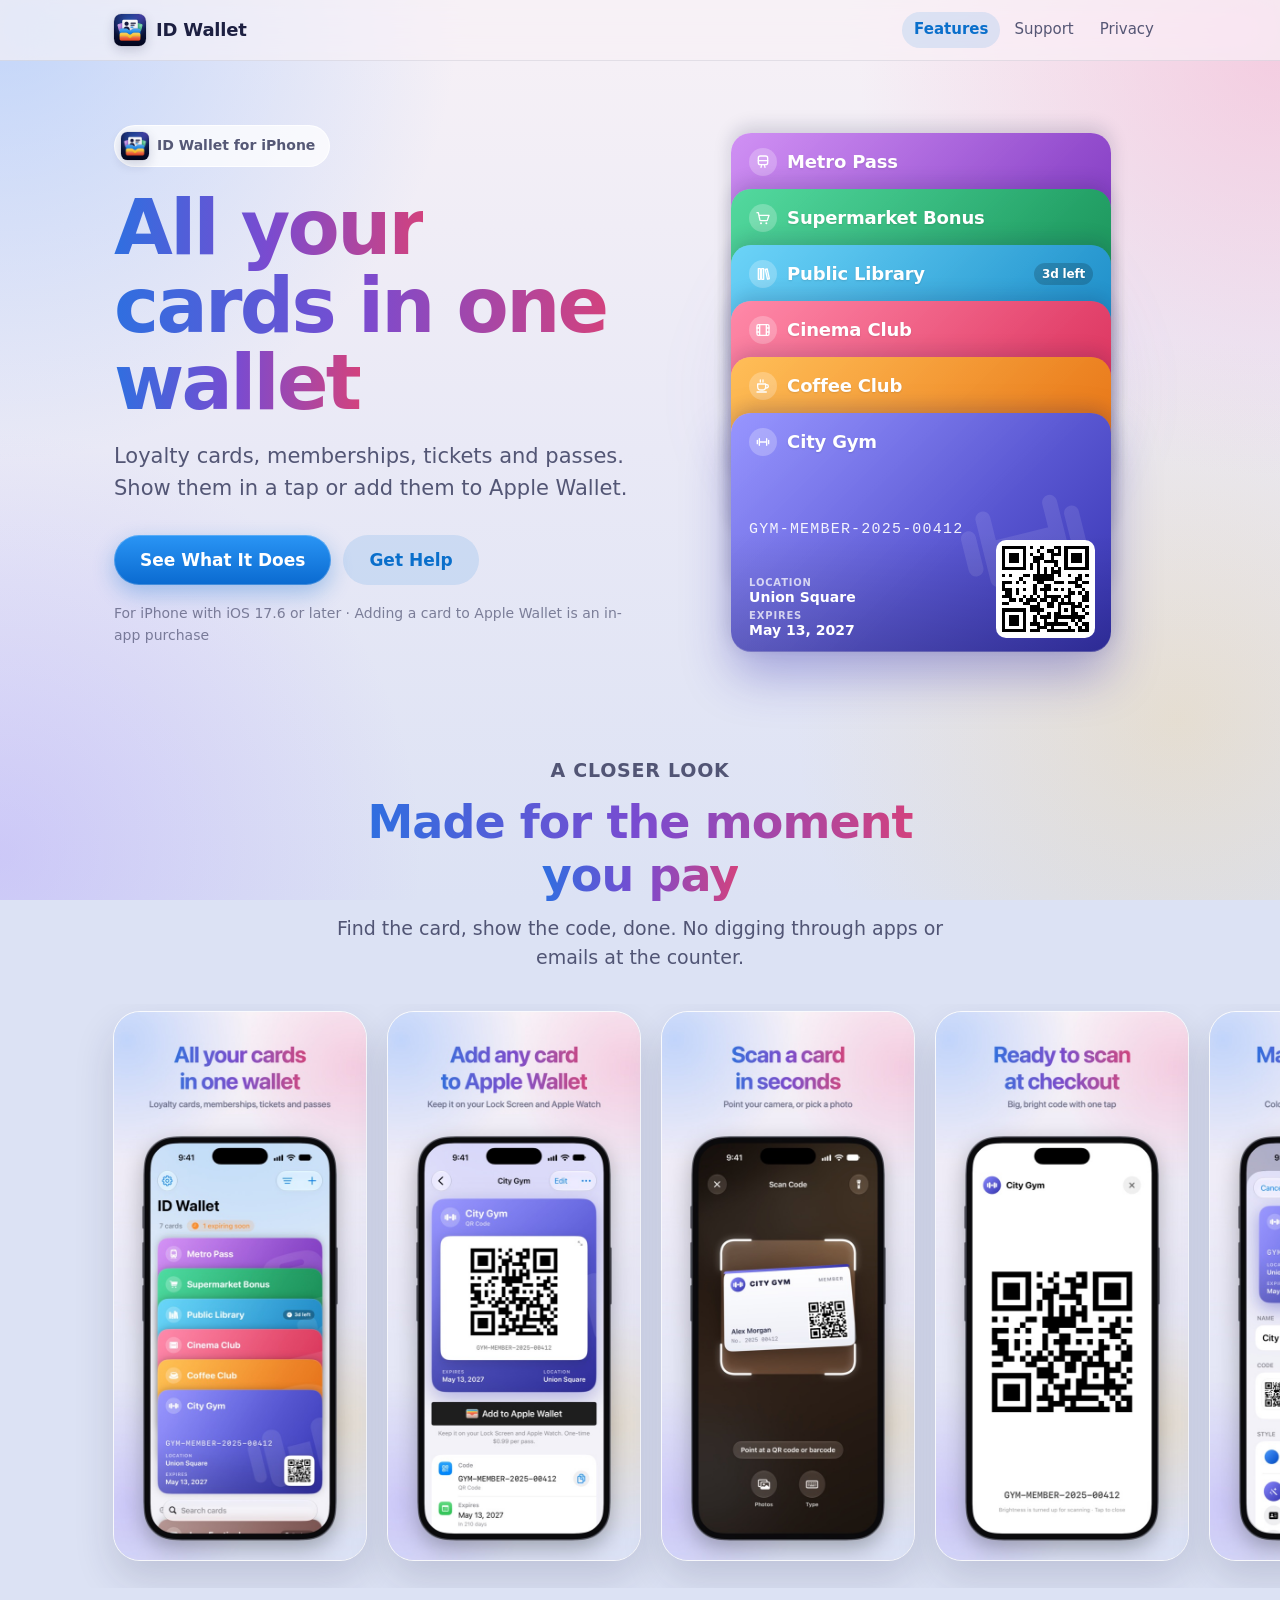
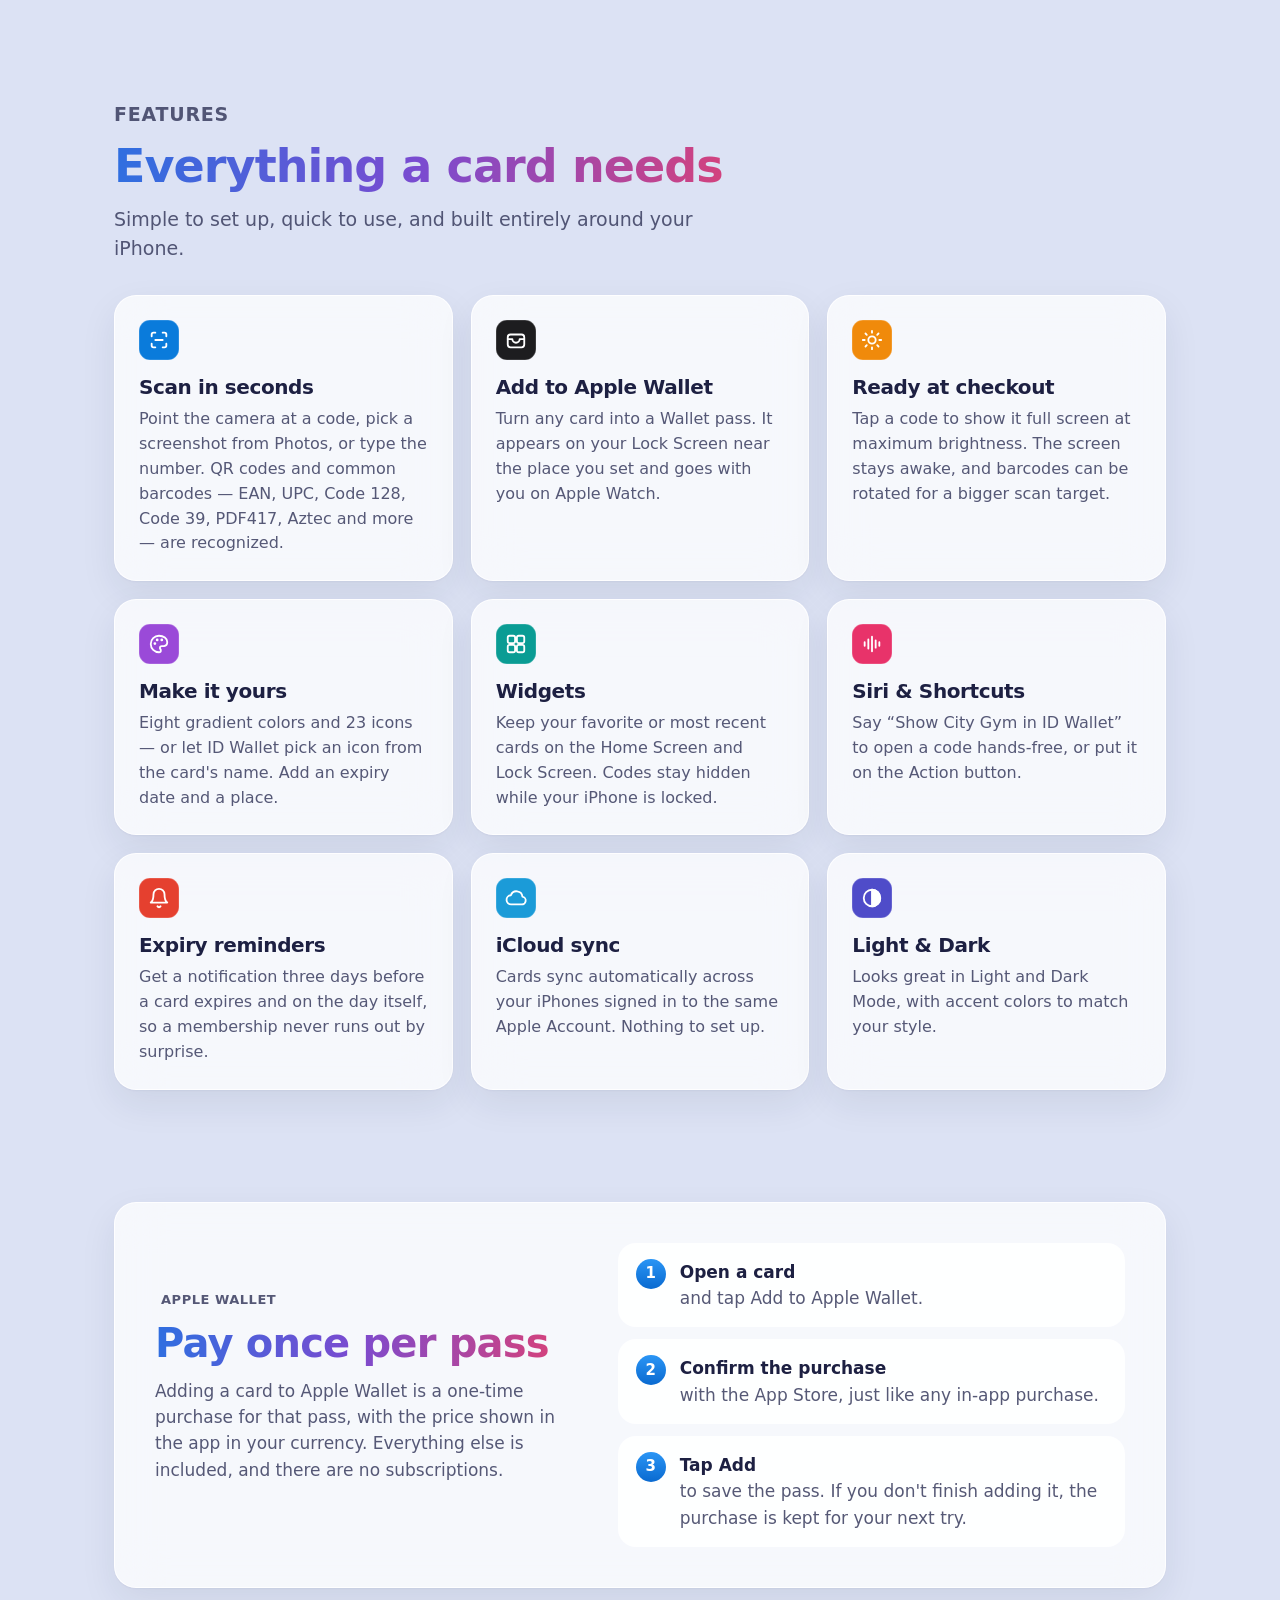
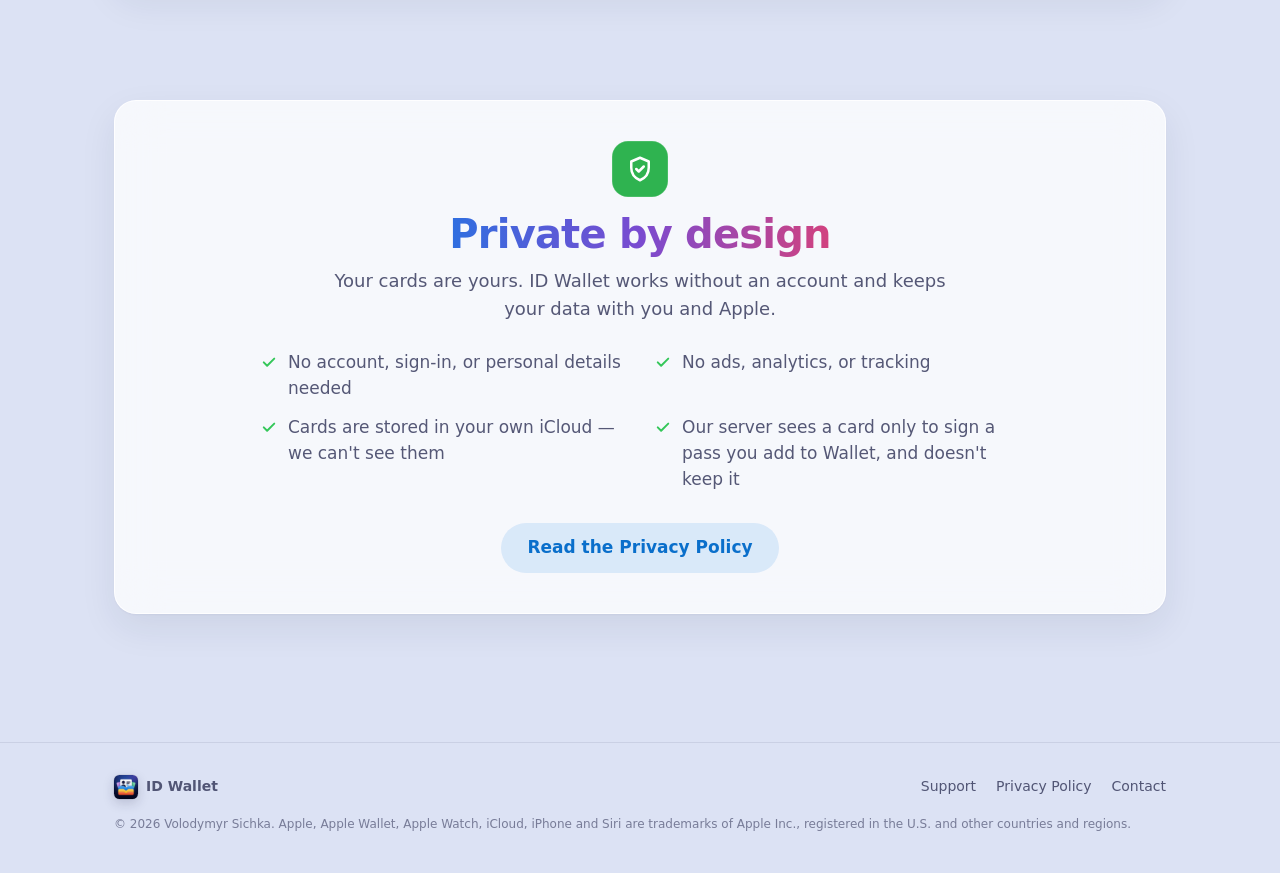
==== marketing.html @ 05b49034 "Redesign the site to match the app and add the marketing page" ====
<!DOCTYPE html>
<html lang="en">
  <head>
    <meta charset="UTF-8" />
    <meta name="viewport" content="width=device-width, initial-scale=1" />
    <title>ID Wallet – All Your Cards in One Wallet</title>
    <meta name="description" content="ID Wallet keeps loyalty cards, memberships, tickets and passes on your iPhone. Scan a code, show it at checkout in a tap, or add any card to Apple Wallet." />
    <meta name="theme-color" content="#f7f1f6" media="(prefers-color-scheme: light)" />
    <meta name="theme-color" content="#1a1e45" media="(prefers-color-scheme: dark)" />
    <link rel="canonical" href="https://vybgss.github.io/id-wallet-docs/marketing.html" />
    <meta property="og:type" content="website" />
    <meta property="og:title" content="ID Wallet – All your cards in one wallet" />
    <meta property="og:description" content="Loyalty cards, memberships, tickets and passes. Show them in a tap or add them to Apple Wallet." />
    <meta property="og:url" content="https://vybgss.github.io/id-wallet-docs/marketing.html" />
    <meta property="og:image" content="https://vybgss.github.io/id-wallet-docs/assets/social-card.jpg" />
    <meta name="twitter:card" content="summary_large_image" />
    <link rel="icon" type="image/png" href="assets/app-icon.png" />
    <link rel="apple-touch-icon" href="assets/app-icon.png" />
    <link rel="stylesheet" href="assets/style.css" />
  </head>
  <body>
    <svg width="0" height="0" style="position: absolute" aria-hidden="true">
      <symbol id="i-scan" viewBox="0 0 24 24"><path d="M4 8V6a2 2 0 0 1 2-2h2M16 4h2a2 2 0 0 1 2 2v2M20 16v2a2 2 0 0 1-2 2h-2M8 20H6a2 2 0 0 1-2-2v-2M8 12h8" /></symbol>
      <symbol id="i-wallet" viewBox="0 0 24 24"><path d="M3 9a3 3 0 0 1 3-3h12a3 3 0 0 1 3 3v8a3 3 0 0 1-3 3H6a3 3 0 0 1-3-3z" /><path d="M3 11h5a4 4 0 0 0 8 0h5" /></symbol>
      <symbol id="i-sun" viewBox="0 0 24 24"><circle cx="12" cy="12" r="4" /><path d="M12 2v2M12 20v2M4.9 4.9l1.4 1.4M17.7 17.7l1.4 1.4M2 12h2M20 12h2M4.9 19.1l1.4-1.4M17.7 6.3l1.4-1.4" /></symbol>
      <symbol id="i-palette" viewBox="0 0 24 24"><path d="M12 3a9 9 0 1 0 0 18c1.1 0 2-.9 2-2 0-.5-.2-1-.5-1.3-.3-.4-.5-.8-.5-1.3 0-1.1.9-2 2-2h2.4A4.6 4.6 0 0 0 21 9.8C21 6 17 3 12 3z" /><path d="M7.5 11.5h.01M10 7.5h.01M15 7.5h.01" stroke-width="3" /></symbol>
      <symbol id="i-widgets" viewBox="0 0 24 24"><rect x="3" y="3" width="8" height="8" rx="2" /><rect x="13" y="3" width="8" height="8" rx="2" /><rect x="3" y="13" width="8" height="8" rx="2" /><rect x="13" y="13" width="8" height="8" rx="2" /></symbol>
      <symbol id="i-wave" viewBox="0 0 24 24"><path d="M4 10v4M8 7v10M12 4v16M16 8v8M20 10v4" /></symbol>
      <symbol id="i-bell" viewBox="0 0 24 24"><path d="M6 8a6 6 0 0 1 12 0c0 7 3 9 3 9H3s3-2 3-9" /><path d="M10.3 21a1.9 1.9 0 0 0 3.4 0" /></symbol>
      <symbol id="i-cloud" viewBox="0 0 24 24"><path d="M7 19a5 5 0 0 1-.6-10A6.5 6.5 0 0 1 19 10.5 4.3 4.3 0 0 1 17.7 19z" /></symbol>
      <symbol id="i-contrast" viewBox="0 0 24 24"><circle cx="12" cy="12" r="9" /><path d="M12 3a9 9 0 0 1 0 18z" fill="currentColor" /></symbol>
      <symbol id="i-shield" viewBox="0 0 24 24"><path d="M12 3l7 3v5c0 5-3.5 8.5-7 10-3.5-1.5-7-5-7-10V6z" /><path d="M9 12l2 2 4-4" /></symbol>
      <symbol id="i-check" viewBox="0 0 24 24"><path d="M5 12.5l4.5 4.5L19 7.5" /></symbol>
      <symbol id="i-tram" viewBox="0 0 24 24"><rect x="5" y="3" width="14" height="13" rx="3" /><path d="M5 10h14M9 20l1-4M15 20l-1-4" /></symbol>
      <symbol id="i-cart" viewBox="0 0 24 24"><path d="M3 4h2l2.4 11.2a1 1 0 0 0 1 .8h9.2a1 1 0 0 0 1-.8L21 8H6" /><path d="M9 20h.01M17 20h.01" stroke-width="3" /></symbol>
      <symbol id="i-books" viewBox="0 0 24 24"><path d="M5 4h3v16H5zM10 4h3v16h-3zM15.5 5.2l2.8-.7 3.2 14.6-2.8.7z" /></symbol>
      <symbol id="i-film" viewBox="0 0 24 24"><rect x="3" y="4" width="18" height="16" rx="2" /><path d="M7 4v16M17 4v16M3 9h4M3 15h4M17 9h4M17 15h4" /></symbol>
      <symbol id="i-cup" viewBox="0 0 24 24"><path d="M4 9h12v4a5 5 0 0 1-5 5H9a5 5 0 0 1-5-5zM16 10h1.5a2.5 2.5 0 0 1 0 5H16M3 21h14M8 3v3M12 3v3" /></symbol>
      <symbol id="i-dumbbell" viewBox="0 0 24 24"><path d="M6.5 7v10M17.5 7v10M3.5 9.5v5M20.5 9.5v5M6.5 12h11" /></symbol>
    </svg>

    <header class="site-header">
      <div class="wrap header-inner">
        <a class="brand" href="marketing.html">
          <img class="app-icon" src="assets/app-icon.png" alt="" width="32" height="32" />
          <span>ID Wallet</span>
        </a>
        <nav class="site-nav" aria-label="Main">
          <a href="marketing.html" aria-current="page">Features</a>
          <a href="support.html">Support</a>
          <a href="privacy-policy.html">Privacy</a>
        </nav>
      </div>
    </header>

    <main>
      <section class="hero">
        <div class="wrap hero-grid">
          <div>
            <span class="eyebrow">
              <img class="app-icon" src="assets/app-icon.png" alt="" width="28" height="28" />
              ID Wallet for iPhone
            </span>
            <h1><span class="gradient-text">All your cards in one wallet</span></h1>
            <p class="lead">
              Loyalty cards, memberships, tickets and passes. Show them in a tap or add them to
              Apple Wallet.
            </p>
            <div class="button-row">
              <a class="btn btn-primary" href="#features">See What It Does</a>
              <a class="btn btn-secondary" href="support.html">Get Help</a>
            </div>
            <p class="fine-print">
              For iPhone with iOS 17.6 or later · Adding a card to Apple Wallet is an in-app
              purchase
            </p>
          </div>

          <div class="stack-stage">
            <ul class="stack" aria-label="Example cards in ID Wallet">
              <li class="card-face purple">
                <div class="card-top"><span class="glyph"><svg class="i"><use href="#i-tram" /></svg></span>Metro Pass</div>
              </li>
              <li class="card-face green">
                <div class="card-top"><span class="glyph"><svg class="i"><use href="#i-cart" /></svg></span>Supermarket Bonus</div>
              </li>
              <li class="card-face teal">
                <div class="card-top"><span class="glyph"><svg class="i"><use href="#i-books" /></svg></span>Public Library<span class="badge">3d left</span></div>
              </li>
              <li class="card-face pink">
                <div class="card-top"><span class="glyph"><svg class="i"><use href="#i-film" /></svg></span>Cinema Club</div>
              </li>
              <li class="card-face orange">
                <div class="card-top"><span class="glyph"><svg class="i"><use href="#i-cup" /></svg></span>Coffee Club</div>
              </li>
              <li class="card-face indigo">
                <svg class="i watermark" aria-hidden="true"><use href="#i-dumbbell" /></svg>
                <div class="card-top"><span class="glyph"><svg class="i"><use href="#i-dumbbell" /></svg></span>City Gym</div>
                <div class="card-number">GYM-MEMBER-2025-00412</div>
                <div class="card-fields">
                  <div><span>Location</span>Union Square</div>
                  <div><span>Expires</span>May 13, 2027</div>
                </div>
                <div class="mini-code">
                  <svg viewBox="0 0 25 25" shape-rendering="crispEdges" aria-hidden="true"><path d="M0 0h7v1h-7zM8 0h1v1h-1zM11 0h1v1h-1zM15 0h2v1h-2zM18 0h7v1h-7zM0 1h1v1h-1zM6 1h1v1h-1zM10 1h1v1h-1zM13 1h2v1h-2zM16 1h1v1h-1zM18 1h1v1h-1zM24 1h1v1h-1zM0 2h1v1h-1zM2 2h3v1h-3zM6 2h1v1h-1zM8 2h1v1h-1zM11 2h1v1h-1zM14 2h3v1h-3zM18 2h1v1h-1zM20 2h3v1h-3zM24 2h1v1h-1zM0 3h1v1h-1zM2 3h3v1h-3zM6 3h1v1h-1zM9 3h3v1h-3zM14 3h1v1h-1zM18 3h1v1h-1zM20 3h3v1h-3zM24 3h1v1h-1zM0 4h1v1h-1zM2 4h3v1h-3zM6 4h1v1h-1zM9 4h2v1h-2zM12 4h4v1h-4zM18 4h1v1h-1zM20 4h3v1h-3zM24 4h1v1h-1zM0 5h1v1h-1zM6 5h1v1h-1zM8 5h1v1h-1zM10 5h1v1h-1zM15 5h1v1h-1zM18 5h1v1h-1zM24 5h1v1h-1zM0 6h7v1h-7zM8 6h1v1h-1zM10 6h1v1h-1zM12 6h1v1h-1zM14 6h1v1h-1zM16 6h1v1h-1zM18 6h7v1h-7zM10 7h1v1h-1zM12 7h1v1h-1zM14 7h3v1h-3zM0 8h1v1h-1zM2 8h1v1h-1zM6 8h2v1h-2zM9 8h6v1h-6zM16 8h1v1h-1zM19 8h1v1h-1zM22 8h1v1h-1zM24 8h1v1h-1zM5 9h1v1h-1zM9 9h6v1h-6zM21 9h2v1h-2zM0 10h3v1h-3zM4 10h1v1h-1zM6 10h1v1h-1zM10 10h2v1h-2zM15 10h3v1h-3zM19 10h3v1h-3zM23 10h2v1h-2zM0 11h1v1h-1zM9 11h1v1h-1zM12 11h2v1h-2zM21 11h2v1h-2zM0 12h3v1h-3zM4 12h1v1h-1zM6 12h1v1h-1zM9 12h1v1h-1zM11 12h3v1h-3zM15 12h1v1h-1zM17 12h1v1h-1zM19 12h1v1h-1zM23 12h1v1h-1zM1 13h2v1h-2zM4 13h1v1h-1zM9 13h1v1h-1zM12 13h1v1h-1zM19 13h2v1h-2zM22 13h1v1h-1zM24 13h1v1h-1zM0 14h3v1h-3zM6 14h1v1h-1zM8 14h1v1h-1zM10 14h1v1h-1zM12 14h5v1h-5zM18 14h2v1h-2zM23 14h2v1h-2zM2 15h2v1h-2zM5 15h1v1h-1zM7 15h3v1h-3zM11 15h2v1h-2zM14 15h2v1h-2zM17 15h1v1h-1zM19 15h1v1h-1zM23 15h2v1h-2zM0 16h2v1h-2zM6 16h2v1h-2zM10 16h1v1h-1zM13 16h2v1h-2zM16 16h5v1h-5zM22 16h1v1h-1zM8 17h3v1h-3zM13 17h2v1h-2zM16 17h1v1h-1zM20 17h3v1h-3zM24 17h1v1h-1zM0 18h7v1h-7zM8 18h4v1h-4zM16 18h1v1h-1zM18 18h1v1h-1zM20 18h1v1h-1zM23 18h1v1h-1zM0 19h1v1h-1zM6 19h1v1h-1zM10 19h1v1h-1zM13 19h1v1h-1zM15 19h2v1h-2zM20 19h2v1h-2zM24 19h1v1h-1zM0 20h1v1h-1zM2 20h3v1h-3zM6 20h1v1h-1zM9 20h1v1h-1zM11 20h3v1h-3zM15 20h9v1h-9zM0 21h1v1h-1zM2 21h3v1h-3zM6 21h1v1h-1zM9 21h1v1h-1zM12 21h1v1h-1zM15 21h1v1h-1zM20 21h1v1h-1zM22 21h1v1h-1zM0 22h1v1h-1zM2 22h3v1h-3zM6 22h1v1h-1zM8 22h3v1h-3zM12 22h7v1h-7zM21 22h1v1h-1zM23 22h2v1h-2zM0 23h1v1h-1zM6 23h1v1h-1zM10 23h3v1h-3zM14 23h1v1h-1zM19 23h1v1h-1zM22 23h1v1h-1zM24 23h1v1h-1zM0 24h7v1h-7zM8 24h3v1h-3zM13 24h8v1h-8zM22 24h3v1h-3z" /></svg>
                </div>
              </li>
            </ul>
          </div>
        </div>
      </section>

      <section class="section" aria-labelledby="look-title">
        <div class="wrap">
          <div class="section-head center">
            <p class="section-label">A closer look</p>
            <h2 id="look-title"><span class="gradient-text">Made for the moment you pay</span></h2>
            <p>Find the card, show the code, done. No digging through apps or emails at the counter.</p>
          </div>
        </div>
        <ul class="shots" tabindex="0" aria-label="App screenshots">
          <li><img src="assets/screenshots/01-wallet.jpg" width="552" height="1200" loading="lazy" alt="Home screen with a stack of colorful cards: Metro Pass, Supermarket Bonus, Public Library, Cinema Club, Coffee Club and City Gym." /></li>
          <li><img src="assets/screenshots/02-apple-wallet.jpg" width="552" height="1200" loading="lazy" alt="A card's screen with a large QR code and the Add to Apple Wallet button." /></li>
          <li><img src="assets/screenshots/03-scan.jpg" width="552" height="1200" loading="lazy" alt="The scanner reading a code with the camera, with Photos and Type options." /></li>
          <li><img src="assets/screenshots/04-checkout.jpg" width="552" height="1200" loading="lazy" alt="A QR code shown full screen at maximum brightness for scanning." /></li>
          <li><img src="assets/screenshots/05-customize.jpg" width="552" height="1200" loading="lazy" alt="The card editor with a live preview, colors and icons." /></li>
          <li><img src="assets/screenshots/06-dark-mode.jpg" width="552" height="1200" loading="lazy" alt="The card stack in Dark Mode." /></li>
        </ul>
      </section>

      <section class="section" id="features" aria-labelledby="features-title">
        <div class="wrap">
          <div class="section-head">
            <p class="section-label">Features</p>
            <h2 id="features-title"><span class="gradient-text">Everything a card needs</span></h2>
            <p>Simple to set up, quick to use, and built entirely around your iPhone.</p>
          </div>
          <ul class="features">
            <li class="feature surface">
              <span class="icon-badge" style="--badge: #0a7bdb"><svg class="i"><use href="#i-scan" /></svg></span>
              <h3>Scan in seconds</h3>
              <p>Point the camera at a code, pick a screenshot from Photos, or type the number. QR codes and common barcodes — EAN, UPC, Code 128, Code 39, PDF417, Aztec and more — are recognized.</p>
            </li>
            <li class="feature surface">
              <span class="icon-badge" style="--badge: #1d1d1f"><svg class="i"><use href="#i-wallet" /></svg></span>
              <h3>Add to Apple Wallet</h3>
              <p>Turn any card into a Wallet pass. It appears on your Lock Screen near the place you set and goes with you on Apple Watch.</p>
            </li>
            <li class="feature surface">
              <span class="icon-badge" style="--badge: #f08a0b"><svg class="i"><use href="#i-sun" /></svg></span>
              <h3>Ready at checkout</h3>
              <p>Tap a code to show it full screen at maximum brightness. The screen stays awake, and barcodes can be rotated for a bigger scan target.</p>
            </li>
            <li class="feature surface">
              <span class="icon-badge" style="--badge: #9a4ad8"><svg class="i"><use href="#i-palette" /></svg></span>
              <h3>Make it yours</h3>
              <p>Eight gradient colors and 23 icons — or let ID Wallet pick an icon from the card's name. Add an expiry date and a place.</p>
            </li>
            <li class="feature surface">
              <span class="icon-badge" style="--badge: #0a9c94"><svg class="i"><use href="#i-widgets" /></svg></span>
              <h3>Widgets</h3>
              <p>Keep your favorite or most recent cards on the Home Screen and Lock Screen. Codes stay hidden while your iPhone is locked.</p>
            </li>
            <li class="feature surface">
              <span class="icon-badge" style="--badge: #e8336a"><svg class="i"><use href="#i-wave" /></svg></span>
              <h3>Siri &amp; Shortcuts</h3>
              <p>Say “Show City Gym in ID Wallet” to open a code hands-free, or put it on the Action button.</p>
            </li>
            <li class="feature surface">
              <span class="icon-badge" style="--badge: #e5402f"><svg class="i"><use href="#i-bell" /></svg></span>
              <h3>Expiry reminders</h3>
              <p>Get a notification three days before a card expires and on the day itself, so a membership never runs out by surprise.</p>
            </li>
            <li class="feature surface">
              <span class="icon-badge" style="--badge: #1b9bd8"><svg class="i"><use href="#i-cloud" /></svg></span>
              <h3>iCloud sync</h3>
              <p>Cards sync automatically across your iPhones signed in to the same Apple Account. Nothing to set up.</p>
            </li>
            <li class="feature surface">
              <span class="icon-badge" style="--badge: #4f4cc9"><svg class="i"><use href="#i-contrast" /></svg></span>
              <h3>Light &amp; Dark</h3>
              <p>Looks great in Light and Dark Mode, with accent colors to match your style.</p>
            </li>
          </ul>
        </div>
      </section>

      <section class="section" aria-labelledby="wallet-title">
        <div class="wrap">
          <div class="wallet-band surface">
            <div>
              <p class="section-label">Apple Wallet</p>
              <h2 id="wallet-title"><span class="gradient-text">Pay once per pass</span></h2>
              <p>
                Adding a card to Apple Wallet is a one-time purchase for that pass, with the price
                shown in the app in your currency. Everything else is included, and there are no
                subscriptions.
              </p>
            </div>
            <ol class="steps">
              <li><div><strong>Open a card</strong>and tap Add to Apple Wallet.</div></li>
              <li><div><strong>Confirm the purchase</strong>with the App Store, just like any in-app purchase.</div></li>
              <li><div><strong>Tap Add</strong>to save the pass. If you don't finish adding it, the purchase is kept for your next try.</div></li>
            </ol>
          </div>
        </div>
      </section>

      <section class="section" aria-labelledby="privacy-title">
        <div class="wrap">
          <div class="privacy-band surface">
            <span class="icon-badge" style="--badge: #2fb350"><svg class="i"><use href="#i-shield" /></svg></span>
            <h2 id="privacy-title"><span class="gradient-text">Private by design</span></h2>
            <p>Your cards are yours. ID Wallet works without an account and keeps your data with you and Apple.</p>
            <ul class="checks">
              <li><svg class="i"><use href="#i-check" /></svg>No account, sign-in, or personal details needed</li>
              <li><svg class="i"><use href="#i-check" /></svg>No ads, analytics, or tracking</li>
              <li><svg class="i"><use href="#i-check" /></svg>Cards are stored in your own iCloud — we can't see them</li>
              <li><svg class="i"><use href="#i-check" /></svg>Our server sees a card only to sign a pass you add to Wallet, and doesn't keep it</li>
            </ul>
            <div class="button-row">
              <a class="btn btn-secondary" href="privacy-policy.html">Read the Privacy Policy</a>
            </div>
          </div>
        </div>
      </section>
    </main>

    <footer class="site-footer">
      <div class="wrap footer-inner">
        <span class="footer-brand"><img class="app-icon" src="assets/app-icon.png" alt="" width="24" height="24" />ID Wallet</span>
        <nav class="footer-nav" aria-label="Footer">
          <a href="support.html">Support</a>
          <a href="privacy-policy.html">Privacy Policy</a>
          <a href="mailto:volodymyr.sichka@gmail.com">Contact</a>
        </nav>
        <p class="legal">
          © 2026 Volodymyr Sichka. Apple, Apple Wallet, Apple Watch, iCloud, iPhone and Siri are
          trademarks of Apple Inc., registered in the U.S. and other countries and regions.
        </p>
      </div>
    </footer>
  </body>
</html>
---- assets/style.css ----
/* ID Wallet site: shared styles for the marketing, support and privacy pages.
   Colors follow the app: icon palette (BrandColor), PassColor gradients and the
   App Store screenshot backgrounds (Scripts/generate-store-screenshots.swift). */

:root {
  color-scheme: light dark;

  --bg-top: #f7f1f6;
  --bg-mid: #e9e9f6;
  --bg-bottom: #dce2f4;
  --glow-1: rgba(127, 178, 255, 0.45);
  --glow-2: rgba(242, 163, 199, 0.45);
  --glow-3: rgba(246, 188, 50, 0.18);
  --glow-4: rgba(164, 139, 255, 0.3);

  --text: #1d2042;
  --text-2: rgba(58, 62, 96, 0.86);
  --text-3: rgba(58, 62, 96, 0.62);
  --surface: rgba(255, 255, 255, 0.74);
  --surface-strong: rgba(255, 255, 255, 0.9);
  --surface-border: rgba(255, 255, 255, 0.85);
  --hairline: rgba(29, 32, 66, 0.09);
  --shadow: 0 1px 2px rgba(29, 32, 66, 0.04), 0 14px 36px rgba(29, 32, 66, 0.08);

  --accent: #0a6fcb;
  --accent-soft: rgba(10, 123, 219, 0.12);
  --button-top: #2a95f5;
  --button-bottom: #0a6ad0;
  --button-shadow: 0 8px 22px rgba(10, 106, 208, 0.32);
  --headline: linear-gradient(90deg, #2f6fe0, #7a4bd0, #d2427e);

  --brand-blue: #0a7bdb;
  --brand-yellow: #f6bc32;
  --brand-red: #e5532f;

  --font: -apple-system, BlinkMacSystemFont, "SF Pro Text", "SF Pro Display", system-ui, "Segoe UI", Roboto, "Helvetica Neue", Arial, sans-serif;
  --font-mono: ui-monospace, "SF Mono", SFMono-Regular, Menlo, Consolas, monospace;
  --radius: 22px;
}

@media (prefers-color-scheme: dark) {
  :root {
    --bg-top: #1a1e45;
    --bg-mid: #12153a;
    --bg-bottom: #0a0c1e;
    --glow-1: rgba(106, 76, 255, 0.5);
    --glow-2: rgba(229, 83, 47, 0.2);
    --glow-3: rgba(10, 123, 219, 0.32);
    --glow-4: rgba(139, 92, 255, 0.22);

    --text: #f3f4fb;
    --text-2: rgba(235, 237, 250, 0.72);
    --text-3: rgba(235, 237, 250, 0.5);
    --surface: rgba(255, 255, 255, 0.06);
    --surface-strong: rgba(255, 255, 255, 0.1);
    --surface-border: rgba(255, 255, 255, 0.1);
    --hairline: rgba(255, 255, 255, 0.1);
    --shadow: 0 14px 36px rgba(0, 0, 0, 0.28);

    --accent: #6cb0ff;
    --accent-soft: rgba(74, 155, 255, 0.16);
    --button-shadow: none;
    --headline: linear-gradient(90deg, #ffffff, #c9b8ff);
  }
}

/* Base */

*,
*::before,
*::after {
  box-sizing: border-box;
}

html {
  -webkit-text-size-adjust: 100%;
  text-size-adjust: 100%;
  scroll-behavior: smooth;
  scroll-padding-top: 80px;
}

body {
  margin: 0;
  min-height: 100vh;
  display: flex;
  flex-direction: column;
  font-family: var(--font);
  font-size: 17px;
  line-height: 1.55;
  color: var(--text);
  background: var(--bg-bottom);
  -webkit-font-smoothing: antialiased;
  overflow-x: hidden;
}

/* Fixed backdrop: soft color glows like the App Store screenshots. */
body::before {
  content: "";
  position: fixed;
  inset: 0;
  z-index: -1;
  background:
    radial-gradient(60vmax 60vmax at 0% 0%, var(--glow-1), transparent 60%),
    radial-gradient(55vmax 55vmax at 100% 6%, var(--glow-2), transparent 60%),
    radial-gradient(50vmax 50vmax at 92% 80%, var(--glow-3), transparent 60%),
    radial-gradient(55vmax 55vmax at 0% 95%, var(--glow-4), transparent 60%),
    linear-gradient(180deg, var(--bg-top), var(--bg-mid) 50%, var(--bg-bottom));
}

main {
  flex: 1;
}

img {
  max-width: 100%;
  height: auto;
}

a {
  color: var(--accent);
  text-decoration: none;
  text-underline-offset: 3px;
}

a:hover {
  text-decoration: underline;
}

:focus-visible {
  outline: 3px solid var(--accent);
  outline-offset: 3px;
  border-radius: 8px;
}

h1,
h2,
h3 {
  line-height: 1.15;
  letter-spacing: -0.02em;
  margin: 0;
}

p {
  margin: 0 0 1em;
}

.wrap {
  width: 100%;
  max-width: 1100px;
  margin: 0 auto;
  padding: 0 24px;
}

.wrap-narrow {
  max-width: 800px;
}

.visually-hidden {
  position: absolute;
  width: 1px;
  height: 1px;
  overflow: hidden;
  clip: rect(0 0 0 0);
  white-space: nowrap;
}

.i {
  width: 1em;
  height: 1em;
  flex: none;
  fill: none;
  stroke: currentColor;
  stroke-width: 2;
  stroke-linecap: round;
  stroke-linejoin: round;
}

.gradient-text {
  background: var(--headline);
  -webkit-background-clip: text;
  background-clip: text;
  color: transparent;
  -webkit-box-decoration-break: clone;
  box-decoration-break: clone;
}

/* Header */

.site-header {
  position: sticky;
  top: 0;
  z-index: 10;
  background: color-mix(in srgb, var(--bg-top) 70%, transparent);
  -webkit-backdrop-filter: saturate(180%) blur(20px);
  backdrop-filter: saturate(180%) blur(20px);
  border-bottom: 1px solid var(--hairline);
}

.header-inner {
  display: flex;
  align-items: center;
  justify-content: space-between;
  gap: 12px;
  height: 60px;
}

.brand {
  display: inline-flex;
  align-items: center;
  gap: 10px;
  font-size: 18px;
  font-weight: 700;
  letter-spacing: -0.01em;
  color: var(--text);
}

.brand:hover {
  text-decoration: none;
}

.app-icon {
  border-radius: 22.5%;
  box-shadow: 0 0 0 0.5px rgba(0, 0, 0, 0.12), 0 4px 12px rgba(26, 30, 69, 0.18);
}

.site-nav {
  display: flex;
  gap: 2px;
}

.site-nav a {
  padding: 6px 12px;
  border-radius: 999px;
  font-size: 15px;
  font-weight: 500;
  color: var(--text-2);
}

.site-nav a:hover {
  color: var(--text);
  text-decoration: none;
  background: var(--accent-soft);
}

.site-nav a[aria-current="page"] {
  color: var(--accent);
  background: var(--accent-soft);
  font-weight: 600;
}

@media (max-width: 480px) {
  .wrap {
    padding: 0 16px;
  }

  .brand span {
    display: none;
  }

  .site-nav a {
    padding: 6px 10px;
  }
}

/* Footer */

.site-footer {
  margin-top: 72px;
  padding: 32px 0 40px;
  border-top: 1px solid var(--hairline);
  font-size: 14px;
  color: var(--text-3);
}

.footer-inner {
  display: flex;
  flex-wrap: wrap;
  align-items: center;
  justify-content: space-between;
  gap: 16px 24px;
}

.footer-brand {
  display: inline-flex;
  align-items: center;
  gap: 8px;
  font-weight: 600;
  color: var(--text-2);
}

.footer-nav {
  display: flex;
  flex-wrap: wrap;
  gap: 4px 20px;
}

.footer-nav a {
  color: var(--text-2);
}

.legal {
  flex-basis: 100%;
  margin: 0;
  font-size: 12px;
  line-height: 1.5;
}

/* Shared building blocks */

.surface {
  background: var(--surface);
  border: 1px solid var(--surface-border);
  border-radius: var(--radius);
  box-shadow: var(--shadow);
  -webkit-backdrop-filter: blur(24px);
  backdrop-filter: blur(24px);
}

/* Small uppercase title above a group of content, like SectionLabel in the app. */
.section-label {
  display: flex;
  align-items: center;
  gap: 6px;
  margin: 0 0 10px 6px;
  font-size: 13px;
  font-weight: 600;
  letter-spacing: 0.04em;
  text-transform: uppercase;
  color: var(--text-3);
}

.eyebrow {
  display: inline-flex;
  align-items: center;
  gap: 8px;
  padding: 6px 14px 6px 6px;
  border-radius: 999px;
  background: var(--surface);
  border: 1px solid var(--surface-border);
  font-size: 14px;
  font-weight: 600;
  color: var(--text-2);
}

.eyebrow.plain {
  padding-left: 14px;
}

.btn {
  display: inline-flex;
  align-items: center;
  justify-content: center;
  gap: 8px;
  min-height: 50px;
  padding: 0 26px;
  border-radius: 999px;
  font-size: 17px;
  font-weight: 600;
  white-space: nowrap;
  transition: transform 0.2s ease, filter 0.2s ease;
}

.btn:hover {
  text-decoration: none;
  filter: brightness(1.05);
}

.btn:active {
  transform: scale(0.97);
}

.btn-primary {
  color: #fff;
  background: linear-gradient(180deg, var(--button-top), var(--button-bottom));
  box-shadow: inset 0 0 0 1px rgba(255, 255, 255, 0.22), var(--button-shadow);
}

.btn-secondary {
  color: var(--accent);
  background: var(--accent-soft);
}

.button-row {
  display: flex;
  flex-wrap: wrap;
  gap: 12px;
}

.icon-badge {
  display: inline-grid;
  place-items: center;
  width: 40px;
  height: 40px;
  border-radius: 11px;
  font-size: 22px;
  color: #fff;
  background: var(--badge, var(--brand-blue));
  box-shadow: inset 0 0 0 0.5px rgba(255, 255, 255, 0.25);
}

.icon-badge.small {
  width: 30px;
  height: 30px;
  border-radius: 8px;
  font-size: 17px;
}

/* Page header for support and privacy */

.page-hero {
  padding: 56px 0 36px;
}

.page-hero h1 {
  margin: 18px 0 14px;
  font-size: clamp(38px, 7vw, 56px);
  font-weight: 800;
}

.page-hero .lead {
  max-width: 620px;
  font-size: 19px;
  color: var(--text-2);
}

.chips {
  display: flex;
  flex-wrap: wrap;
  gap: 8px;
  margin-top: 24px;
}

.chip {
  padding: 7px 14px;
  border-radius: 999px;
  font-size: 15px;
  font-weight: 500;
  color: var(--text-2);
  background: var(--surface);
  border: 1px solid var(--surface-border);
}

.chip:hover {
  color: var(--accent);
  text-decoration: none;
}

/* Support: grouped FAQ lists */

.faq-group {
  margin-top: 36px;
}

.faq-list {
  overflow: hidden;
}

.faq + .faq {
  border-top: 1px solid var(--hairline);
}

.faq summary {
  display: flex;
  align-items: center;
  justify-content: space-between;
  gap: 16px;
  padding: 16px 20px;
  font-weight: 600;
  cursor: pointer;
  list-style: none;
}

.faq summary::-webkit-details-marker {
  display: none;
}

.faq summary .i {
  font-size: 18px;
  color: var(--text-3);
  transition: transform 0.2s ease;
}

.faq[open] summary .i {
  transform: rotate(90deg);
}

.faq summary:hover {
  background: var(--accent-soft);
}

.faq summary:focus-visible {
  outline-offset: -3px;
  border-radius: 0;
}

.faq .answer {
  padding: 0 20px 18px;
  color: var(--text-2);
}

.answer p:last-child,
.answer ol:last-child,
.answer ul:last-child {
  margin-bottom: 0;
}

.answer ol,
.answer ul {
  margin: 0 0 1em;
  padding-left: 22px;
}

.answer li + li {
  margin-top: 4px;
}

.answer strong {
  color: var(--text);
  font-weight: 600;
}

.contact-card {
  display: grid;
  grid-template-columns: auto 1fr;
  gap: 4px 18px;
  align-items: start;
  margin-top: 48px;
  padding: 28px;
}

.contact-card h2 {
  font-size: 26px;
  margin-bottom: 8px;
}

.contact-card p {
  color: var(--text-2);
}

.contact-card .icon-badge {
  width: 52px;
  height: 52px;
  border-radius: 14px;
  font-size: 28px;
}

.contact-card .note {
  margin: 18px 0 0;
  font-size: 15px;
  color: var(--text-3);
}

@media (max-width: 560px) {
  .contact-card {
    grid-template-columns: 1fr;
    padding: 24px 20px;
  }

  .contact-card .icon-badge {
    margin-bottom: 8px;
  }
}

/* Privacy: summary and long-form text */

.glance {
  display: grid;
  grid-template-columns: repeat(2, 1fr);
  gap: 0;
  padding: 8px;
}

@media (max-width: 560px) {
  .glance {
    grid-template-columns: 1fr;
  }
}

.glance-item {
  display: flex;
  gap: 12px;
  align-items: flex-start;
  padding: 14px;
  font-size: 15px;
  line-height: 1.45;
  color: var(--text-2);
}

.glance-item strong {
  display: block;
  color: var(--text);
  font-size: 16px;
  margin-bottom: 2px;
}

.glance-note {
  margin: 10px 6px 0;
  font-size: 13px;
  color: var(--text-3);
}

.prose {
  margin-top: 28px;
  padding: 12px 36px 36px;
}

.prose h2 {
  margin: 36px 0 12px;
  font-size: 23px;
  font-weight: 700;
}

.prose p,
.prose li {
  color: var(--text-2);
}

.prose strong {
  color: var(--text);
  font-weight: 600;
}

.prose ul {
  margin: 0 0 1em;
  padding-left: 22px;
}

.prose li + li {
  margin-top: 8px;
}

.prose hr {
  margin: 36px 0 28px;
  border: 0;
  border-top: 1px solid var(--hairline);
}

.prose .closing {
  font-style: italic;
  color: var(--text-3);
}

@media (max-width: 560px) {
  .prose {
    padding: 4px 20px 24px;
  }
}

/* Marketing */

.hero {
  padding: 64px 0 40px;
}

.hero-grid {
  display: grid;
  grid-template-columns: 1.05fr 1fr;
  align-items: center;
  gap: 48px;
}

.hero h1 {
  margin: 22px 0 18px;
  font-size: clamp(44px, 7.4vw, 76px);
  font-weight: 800;
  letter-spacing: -0.035em;
  line-height: 1.02;
}

.hero .lead {
  max-width: 520px;
  margin-bottom: 30px;
  font-size: 21px;
  color: var(--text-2);
}

.fine-print {
  margin-top: 18px;
  font-size: 14px;
  color: var(--text-3);
}

@media (max-width: 880px) {
  .hero {
    padding-top: 40px;
  }

  .hero-grid {
    grid-template-columns: 1fr;
    gap: 44px;
    text-align: center;
  }

  .hero .lead {
    margin-left: auto;
    margin-right: auto;
  }

  .hero .button-row {
    justify-content: center;
  }
}

/* The wallet stack: card faces drawn like CardFaceView. */

.stack-stage {
  position: relative;
  display: flex;
  justify-content: center;
}

.stack-stage::before {
  content: "";
  position: absolute;
  inset: 10% 5%;
  border-radius: 50%;
  background: radial-gradient(closest-side, rgba(122, 75, 208, 0.35), transparent);
  filter: blur(30px);
}

.stack {
  --w: 380px;
  --h: calc(var(--w) * 0.63);
  position: relative;
  width: var(--w);
  max-width: 100%;
  margin: 0;
  padding: 0;
  list-style: none;
  text-align: left;
}

@media (max-width: 440px) {
  .stack {
    --w: 320px;
  }
}

@media (max-width: 360px) {
  .stack {
    --w: 288px;
  }
}

.card-face {
  --c1: #4a9bff;
  --c2: #0047c2;
  position: relative;
  height: var(--h);
  padding: 16px 18px;
  overflow: hidden;
  border-radius: 20px;
  color: #fff;
  background: linear-gradient(135deg, var(--c1), var(--c2));
  box-shadow: 0 -1px 0 rgba(255, 255, 255, 0.25) inset, 0 -6px 18px rgba(20, 16, 60, 0.16);
  isolation: isolate;
}

.card-face + .card-face {
  margin-top: calc(56px - var(--h));
}

.card-face:last-child {
  box-shadow: 0 -1px 0 rgba(255, 255, 255, 0.25) inset, 0 -6px 18px rgba(20, 16, 60, 0.16), 0 24px 48px rgba(53, 50, 176, 0.35);
}

/* Sheen from the top-left corner and darkening at the bottom, as in CardBackdrop. */
.card-face::before,
.card-face::after {
  content: "";
  position: absolute;
  inset: 0;
  z-index: -1;
}

.card-face::before {
  background: linear-gradient(135deg, rgba(255, 255, 255, 0.28), rgba(255, 255, 255, 0) 60%);
  mix-blend-mode: soft-light;
}

.card-face::after {
  background: linear-gradient(180deg, transparent 50%, rgba(0, 0, 0, 0.16));
}

.card-face.purple { --c1: #c982f2; --c2: #6e28b4; }
.card-face.green { --c1: #42d392; --c2: #10804a; }
.card-face.teal { --c1: #5bcdf7; --c2: #0a78b8; }
.card-face.pink { --c1: #ff7a9c; --c2: #d01e4c; }
.card-face.orange { --c1: #ffb547; --c2: #e0620a; }
.card-face.indigo { --c1: #8a88ff; --c2: #3532b0; }

.card-top {
  display: flex;
  align-items: center;
  gap: 10px;
  height: 26px;
  font-size: 18px;
  font-weight: 700;
  letter-spacing: -0.01em;
  text-shadow: 0 1px 2px rgba(0, 0, 0, 0.12);
}

.card-top .glyph {
  display: grid;
  place-items: center;
  width: 28px;
  height: 28px;
  border-radius: 50%;
  font-size: 16px;
  background: rgba(255, 255, 255, 0.24);
}

.card-top .badge {
  margin-left: auto;
  padding: 2px 8px;
  border-radius: 999px;
  font-size: 12px;
  font-weight: 600;
  background: rgba(0, 0, 0, 0.18);
}

.watermark {
  position: absolute;
  right: -8%;
  top: 22%;
  z-index: -1;
  width: 62%;
  height: auto;
  color: rgba(255, 255, 255, 0.1);
  transform: rotate(-14deg);
  stroke-width: 2.4;
}

.card-number {
  position: absolute;
  left: 18px;
  top: 44%;
  font-family: var(--font-mono);
  font-size: 15px;
  letter-spacing: 0.08em;
  opacity: 0.92;
}

.card-fields {
  position: absolute;
  left: 18px;
  bottom: 14px;
  display: grid;
  gap: 4px;
  font-size: 14px;
  font-weight: 600;
  line-height: 1.2;
}

.card-fields span {
  display: block;
  font-size: 10px;
  font-weight: 700;
  letter-spacing: 0.08em;
  text-transform: uppercase;
  opacity: 0.72;
}

.mini-code {
  position: absolute;
  right: 16px;
  bottom: 14px;
  width: 26%;
  aspect-ratio: 1;
  padding: 6px;
  border-radius: 10px;
  background: #fff;
}

.mini-code svg {
  display: block;
  width: 100%;
  height: 100%;
  fill: #000;
}

@media (max-width: 440px) {
  .card-top {
    font-size: 16px;
  }

  .card-number {
    font-size: 13px;
  }
}

/* Sections */

.section {
  padding: 56px 0;
}

.section-head {
  max-width: 640px;
  margin-bottom: 32px;
}

.section-head.center {
  margin-left: auto;
  margin-right: auto;
  text-align: center;
}

.section-head h2 {
  margin: 10px 0 12px;
  font-size: clamp(32px, 5vw, 46px);
  font-weight: 800;
}

.section-head p {
  font-size: 19px;
  color: var(--text-2);
}

.section-head .section-label {
  margin-left: 0;
}

.section-head.center .section-label {
  justify-content: center;
}

/* Screenshot gallery: full-bleed horizontal scroller. */

.shots {
  display: flex;
  gap: 22px;
  margin: 0;
  padding: 8px max(24px, calc((100vw - 1100px) / 2 + 24px)) 28px;
  overflow-x: auto;
  scroll-snap-type: x mandatory;
  scrollbar-width: thin;
  list-style: none;
}

.shots li {
  flex: none;
  scroll-snap-align: center;
}

.shots img {
  display: block;
  width: 252px;
  border-radius: 26px;
  box-shadow: 0 0 0 1px var(--surface-border), 0 18px 40px rgba(29, 32, 66, 0.16);
}

@media (max-width: 480px) {
  .shots {
    gap: 14px;
    padding-left: 16px;
    padding-right: 16px;
  }

  .shots img {
    width: 220px;
  }
}

/* Feature grid */

.features {
  display: grid;
  grid-template-columns: repeat(3, 1fr);
  gap: 18px;
  margin: 0;
  padding: 0;
  list-style: none;
}

.feature {
  padding: 24px;
}

.feature h3 {
  margin: 16px 0 8px;
  font-size: 20px;
  font-weight: 700;
}

.feature p {
  margin: 0;
  font-size: 16px;
  color: var(--text-2);
}

@media (max-width: 900px) {
  .features {
    grid-template-columns: repeat(2, 1fr);
  }
}

@media (max-width: 600px) {
  .features {
    grid-template-columns: 1fr;
  }
}

/* Apple Wallet steps */

.wallet-band {
  display: grid;
  grid-template-columns: 1fr 1.2fr;
  gap: 40px;
  align-items: center;
  padding: 40px;
}

.wallet-band h2 {
  margin: 10px 0 12px;
  font-size: clamp(30px, 4.4vw, 40px);
  font-weight: 800;
}

.wallet-band > div > p {
  color: var(--text-2);
}

.steps {
  display: grid;
  gap: 12px;
  margin: 0;
  padding: 0;
  list-style: none;
  counter-reset: step;
}

.steps li {
  display: flex;
  gap: 14px;
  align-items: flex-start;
  padding: 16px 18px;
  border-radius: 18px;
  background: var(--surface-strong);
  color: var(--text-2);
  counter-increment: step;
}

.steps li::before {
  content: counter(step);
  display: grid;
  place-items: center;
  flex: none;
  width: 30px;
  height: 30px;
  border-radius: 50%;
  font-size: 15px;
  font-weight: 700;
  color: #fff;
  background: linear-gradient(180deg, var(--button-top), var(--button-bottom));
}

.steps strong {
  display: block;
  color: var(--text);
}

@media (max-width: 820px) {
  .wallet-band {
    grid-template-columns: 1fr;
    gap: 28px;
    padding: 28px 22px;
  }
}

/* Privacy band */

.privacy-band {
  padding: 40px;
  text-align: center;
}

.privacy-band h2 {
  margin: 14px 0 10px;
  font-size: clamp(30px, 4.4vw, 40px);
  font-weight: 800;
}

.privacy-band > p {
  max-width: 620px;
  margin: 0 auto 26px;
  font-size: 18px;
  color: var(--text-2);
}

.privacy-band .icon-badge {
  width: 56px;
  height: 56px;
  border-radius: 16px;
  font-size: 30px;
}

.checks {
  display: grid;
  grid-template-columns: repeat(2, 1fr);
  gap: 12px 28px;
  max-width: 760px;
  margin: 0 auto 30px;
  padding: 0;
  list-style: none;
  text-align: left;
}

.checks li {
  display: flex;
  gap: 10px;
  align-items: flex-start;
  color: var(--text-2);
}

.checks .i {
  margin-top: 4px;
  font-size: 18px;
  color: #34c759;
  stroke-width: 2.6;
}

.privacy-band .button-row {
  justify-content: center;
}

@media (max-width: 640px) {
  .privacy-band {
    padding: 28px 22px;
  }

  .checks {
    grid-template-columns: 1fr;
  }
}

@media (prefers-reduced-motion: reduce) {
  html {
    scroll-behavior: auto;
  }

  * {
    transition: none !important;
  }
}

@media print {
  body::before,
  .site-header,
  .site-footer {
    display: none;
  }

  body {
    background: #fff;
    color: #000;
  }

  .surface {
    box-shadow: none;
    border: 0;
    background: none;
  }
}
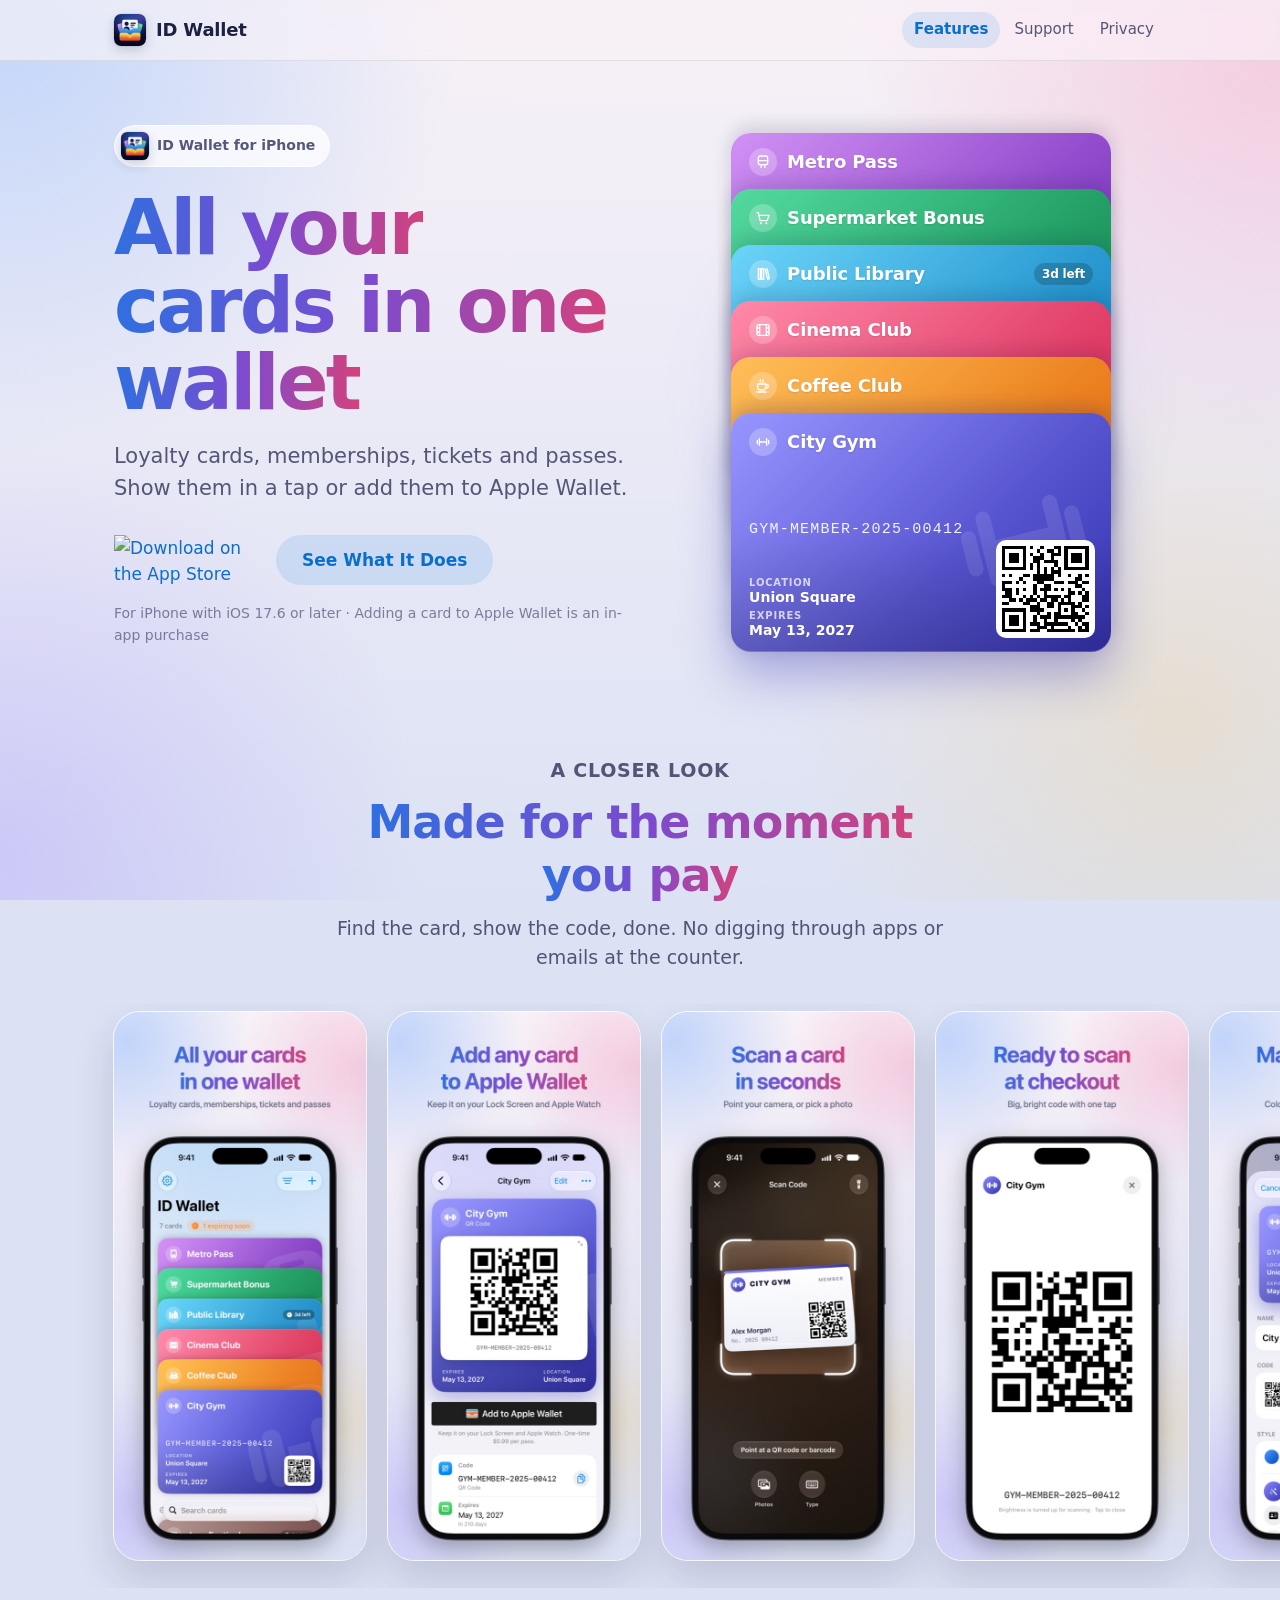
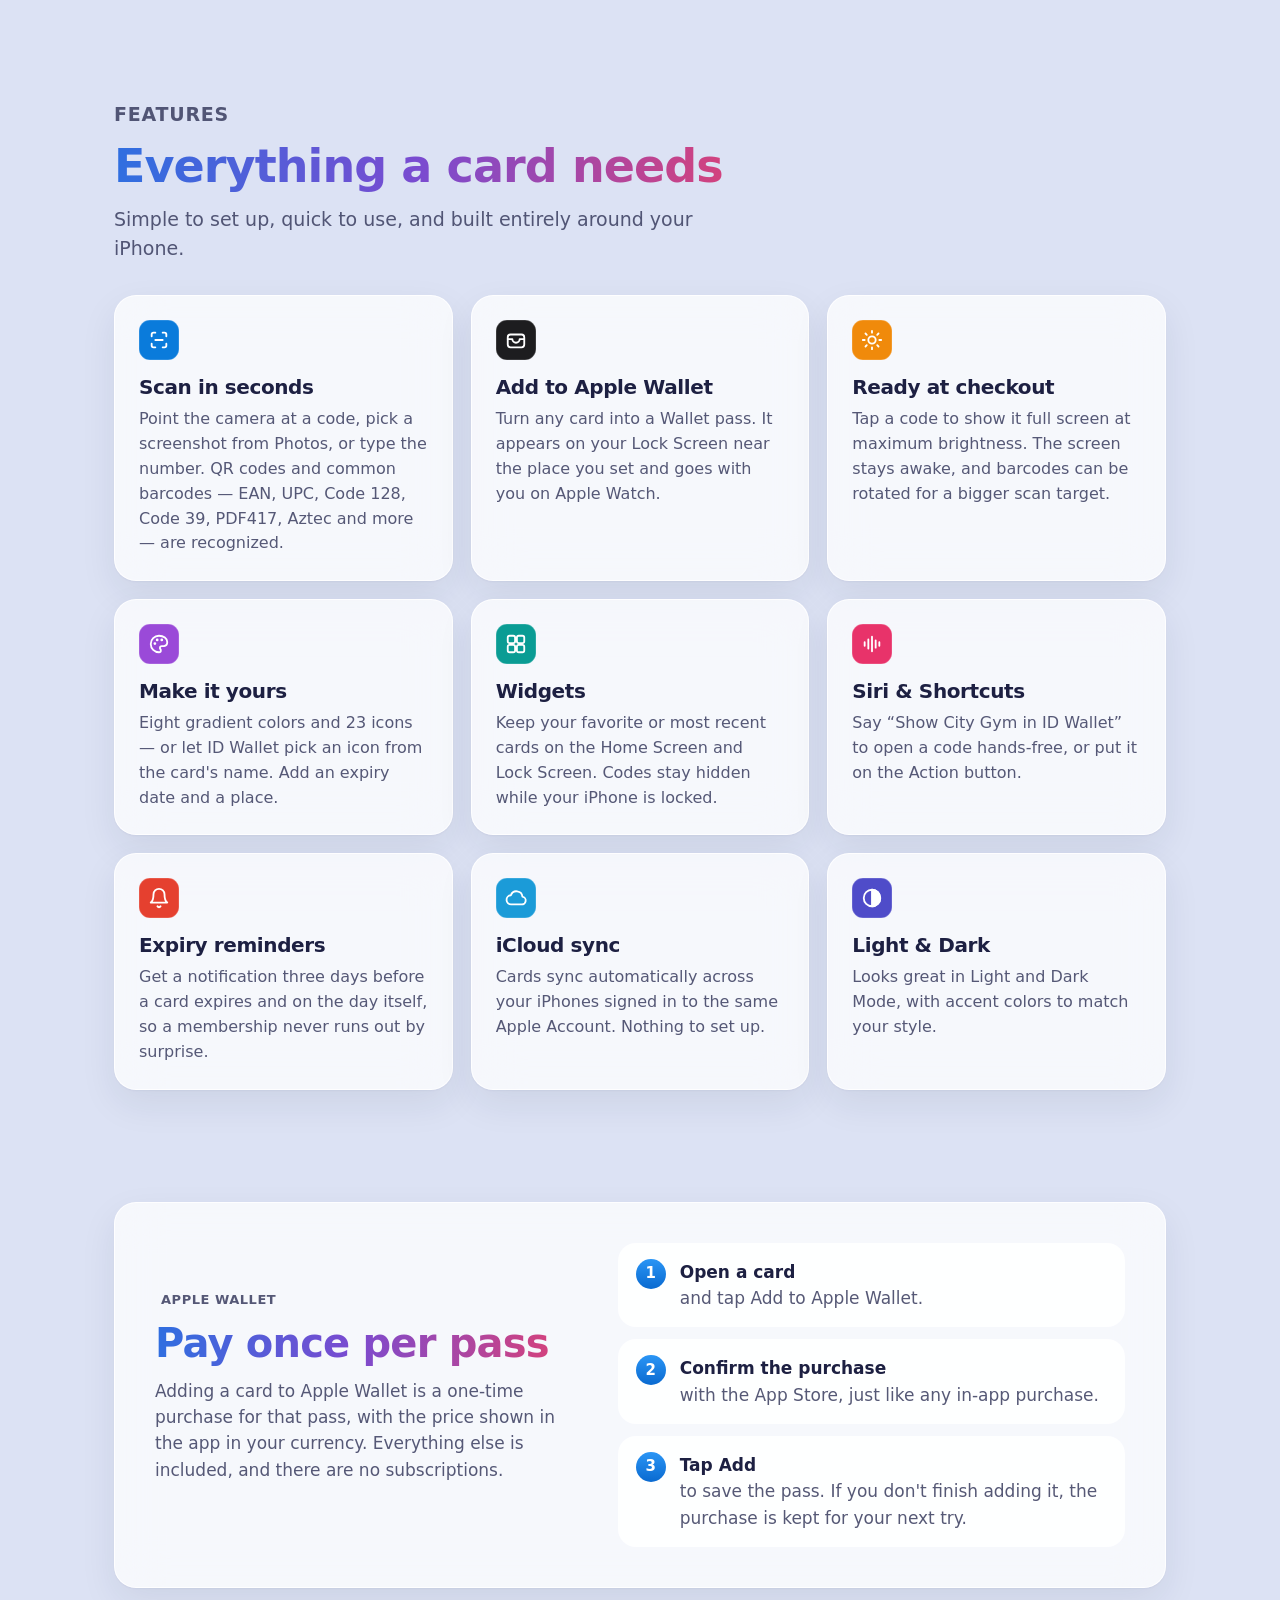
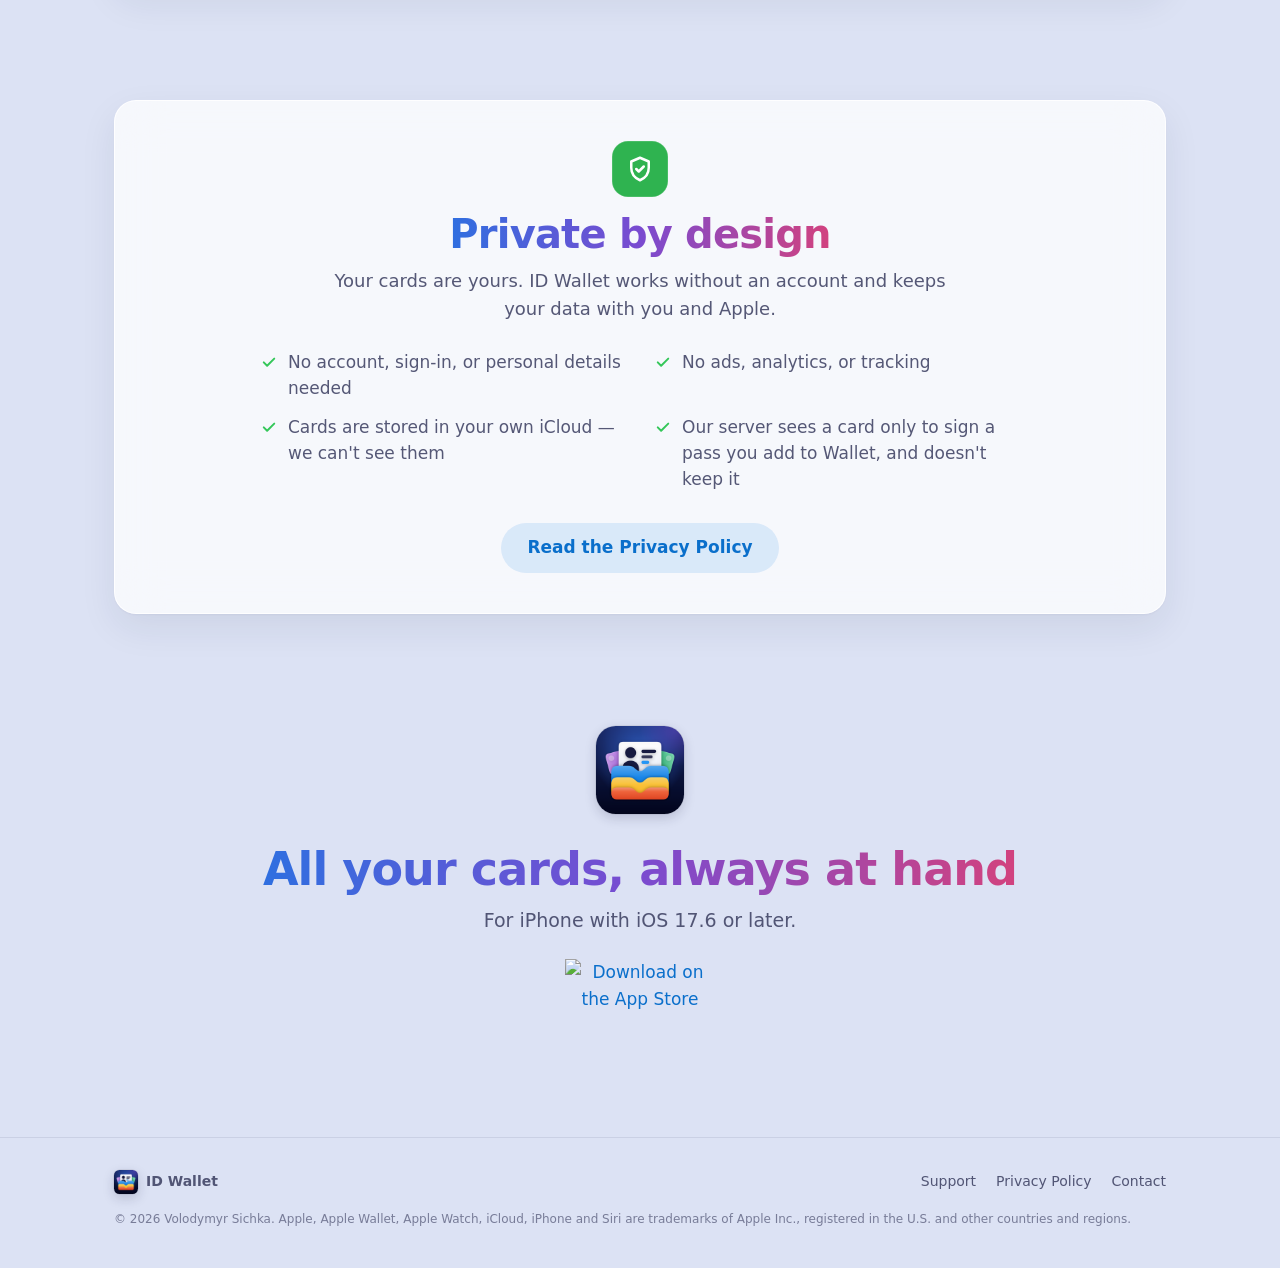
==== commit 4201a322: "Add the App Store download badge and Smart App Banner" ====
--- a/marketing.html
+++ b/marketing.html
@@ -7,6 +7,7 @@
     <meta name="description" content="ID Wallet keeps loyalty cards, memberships, tickets and passes on your iPhone. Scan a code, show it at checkout in a tap, or add any card to Apple Wallet." />
     <meta name="theme-color" content="#f7f1f6" media="(prefers-color-scheme: light)" />
     <meta name="theme-color" content="#1a1e45" media="(prefers-color-scheme: dark)" />
+    <meta name="apple-itunes-app" content="app-id=6754035427" />
     <link rel="canonical" href="https://vybgss.github.io/id-wallet-docs/marketing.html" />
     <meta property="og:type" content="website" />
     <meta property="og:title" content="ID Wallet – All your cards in one wallet" />
@@ -67,8 +68,10 @@
               Apple Wallet.
             </p>
             <div class="button-row">
-              <a class="btn btn-primary" href="#features">See What It Does</a>
-              <a class="btn btn-secondary" href="support.html">Get Help</a>
+              <a class="app-store-badge" href="https://apps.apple.com/app/id6754035427">
+                <img src="https://toolbox.marketingtools.apple.com/api/v2/badges/download-on-the-app-store/black/en-us" alt="Download on the App Store" width="150" height="50" />
+              </a>
+              <a class="btn btn-secondary" href="#features">See What It Does</a>
             </div>
             <p class="fine-print">
               For iPhone with iOS 17.6 or later · Adding a card to Apple Wallet is an in-app
@@ -222,6 +225,17 @@
               <a class="btn btn-secondary" href="privacy-policy.html">Read the Privacy Policy</a>
             </div>
           </div>
+        </div>
+      </section>
+
+      <section class="section cta" aria-labelledby="cta-title">
+        <div class="wrap">
+          <img class="app-icon" src="assets/app-icon.png" alt="" width="88" height="88" />
+          <h2 id="cta-title"><span class="gradient-text">All your cards, always at hand</span></h2>
+          <p>For iPhone with iOS 17.6 or later.</p>
+          <a class="app-store-badge" href="https://apps.apple.com/app/id6754035427">
+            <img src="https://toolbox.marketingtools.apple.com/api/v2/badges/download-on-the-app-store/black/en-us" alt="Download on the App Store" width="150" height="50" />
+          </a>
         </div>
       </section>
     </main>
--- a/assets/style.css
+++ b/assets/style.css
@@ -383,6 +383,7 @@
 .button-row {
   display: flex;
   flex-wrap: wrap;
+  align-items: center;
   gap: 12px;
 }
 
@@ -1162,3 +1163,46 @@
     background: none;
   }
 }
+
+/* Official App Store badge (Apple Marketing Tools artwork, not redrawn). */
+
+.app-store-badge {
+  display: inline-flex;
+  border-radius: 9px;
+  transition: transform 0.2s ease;
+}
+
+.app-store-badge:hover {
+  text-decoration: none;
+}
+
+.app-store-badge:active {
+  transform: scale(0.97);
+}
+
+.app-store-badge img {
+  display: block;
+  width: auto;
+  height: 50px;
+}
+
+.cta {
+  text-align: center;
+}
+
+.cta .app-icon {
+  width: 88px;
+  height: 88px;
+}
+
+.cta h2 {
+  margin: 22px 0 10px;
+  font-size: clamp(32px, 5vw, 46px);
+  font-weight: 800;
+}
+
+.cta p {
+  margin-bottom: 24px;
+  font-size: 19px;
+  color: var(--text-2);
+}
